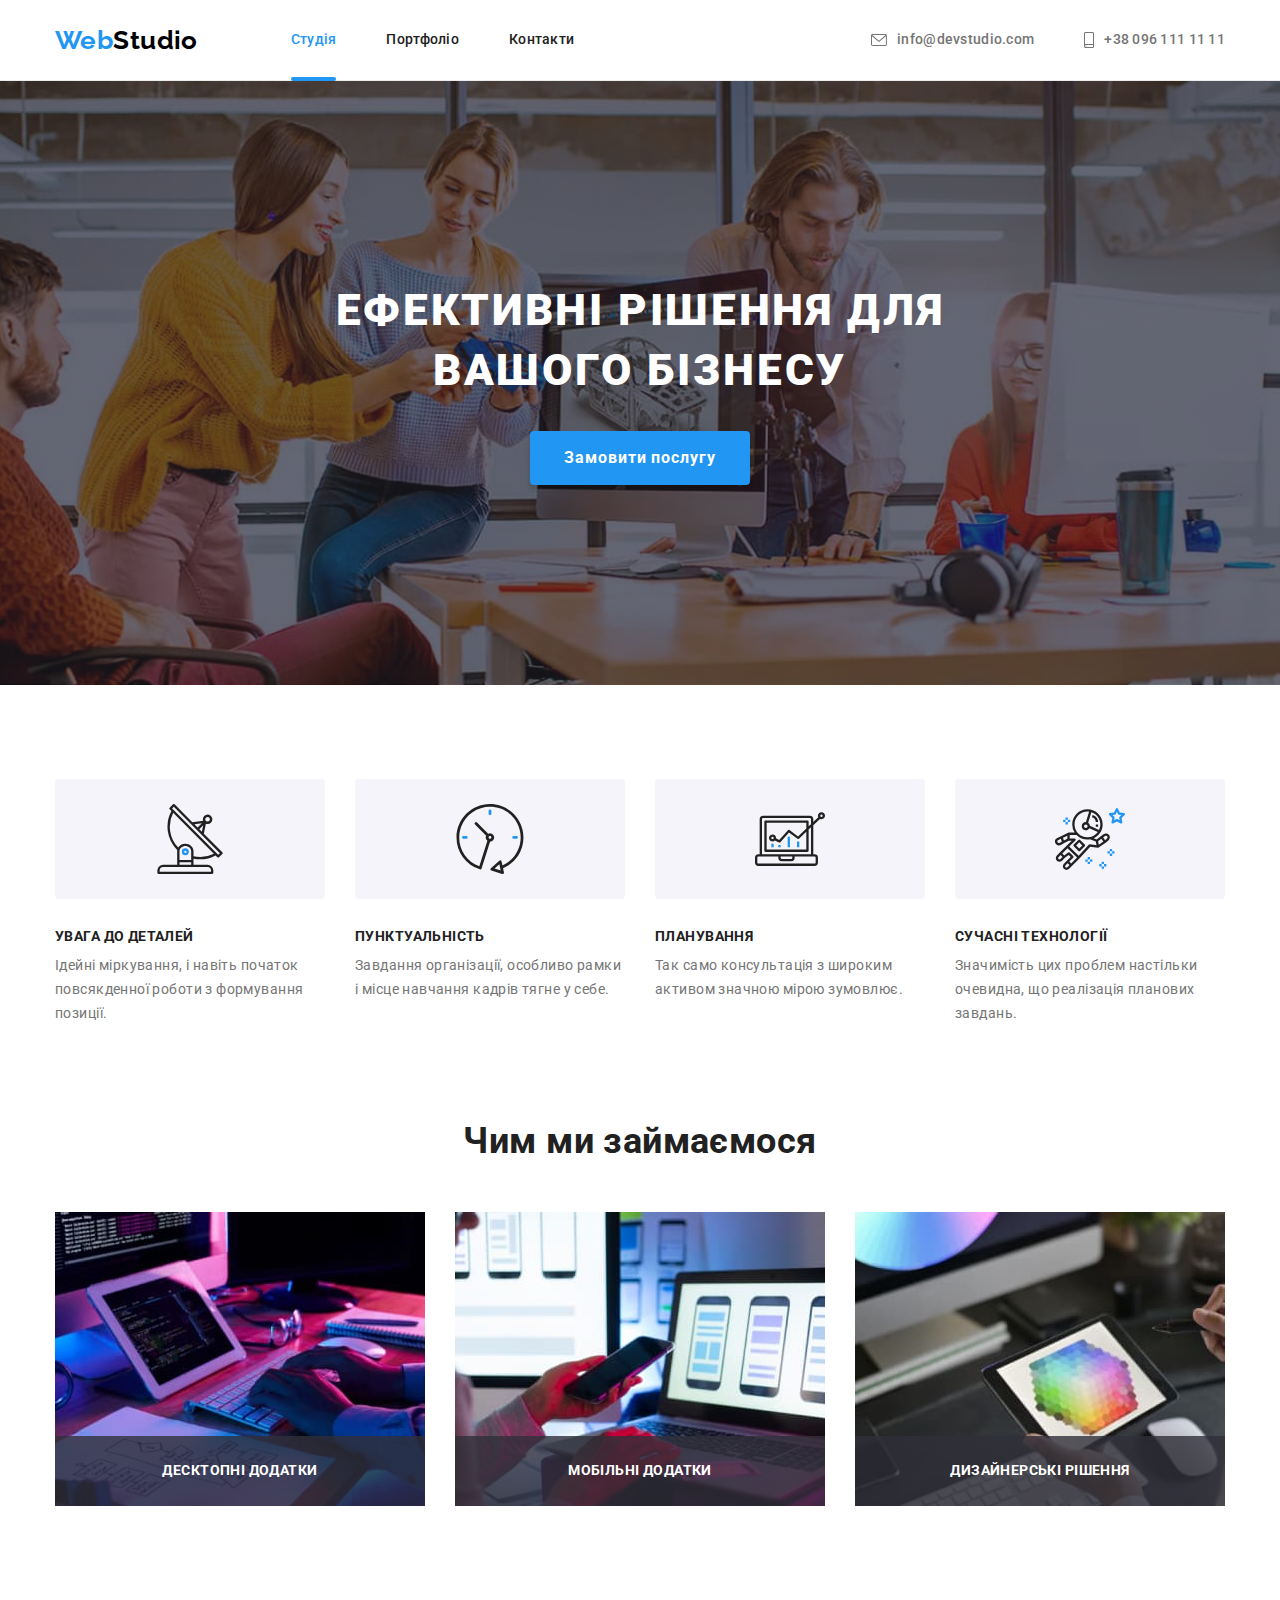
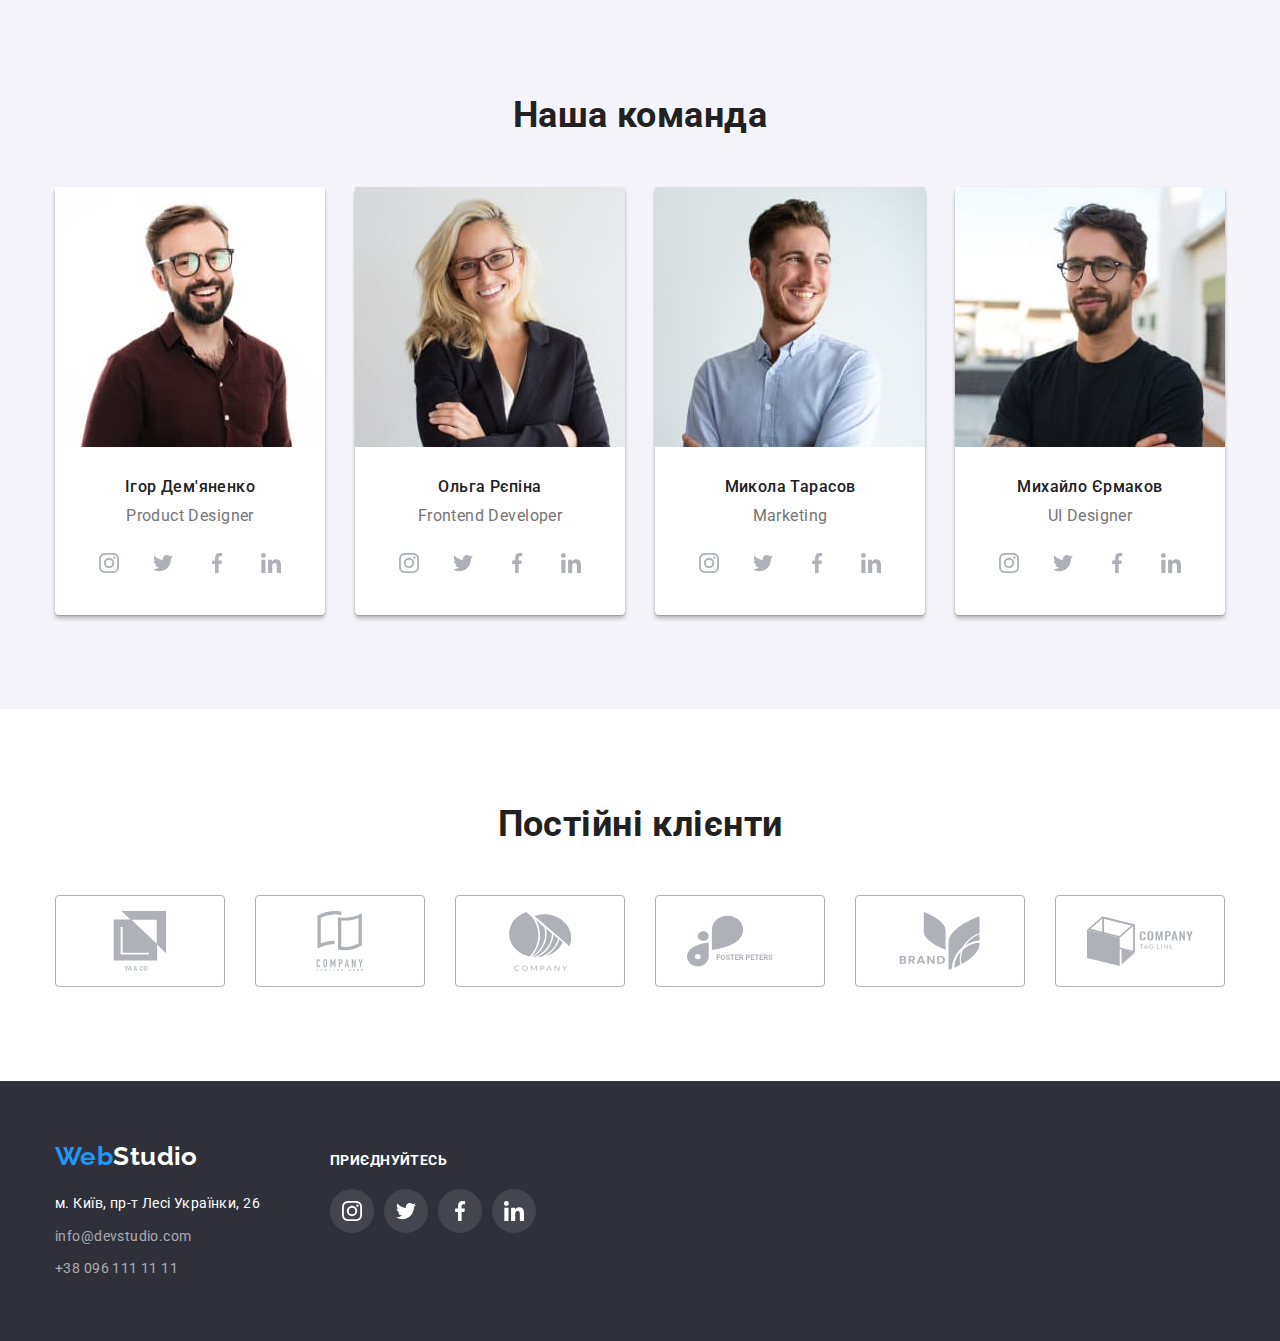
==== index.html @ 369879f8 "файли минулої роботи" ====
<!DOCTYPE html>
<html lang="uk">
  <head>
    <meta charset="UTF-8" />
    <meta http-equiv="X-UA-Compatible" content="IE=edge" />
    <meta name="viewport" content="width=device-width, initial-scale=1.0" />
    <title>Студія</title>
    <link
      href="https://fonts.googleapis.com/css2?family=Raleway:wght@700&family=Roboto:wght@400;500;700;900&display=swap"
      rel="stylesheet"
    />
    <link rel="stylesheet" href="./css/modern-normalize.css" />
    <link rel="stylesheet" href="./css/styles.css" />
  </head>
  <body>
    <header class="head-list">
      <div class="container main-nav">
        <nav class="head-nav">
          <a href="index.html" class="logo">
            Web<span class="accent-head">Studio</span>
          </a>

          <ul class="site-nav">
            <li class="item">
              <a href="index.html" class="link current">Студія</a>
            </li>
            <li class="item">
              <a href="portfolio.html" class="link">Портфоліо</a>
            </li>
            <li class="item"><a href="#" class="link">Контакти</a></li>
          </ul>
        </nav>
        <ul class="contact">
          <li class="item">
            <a href="mailto:info@devstudio.com" class="link contact-link">
              <svg class="contact-icon email" width="16" height="12">
                <use href="./images/icons.svg#email"></use>
              </svg>
              <span>info@devstudio.com</span>
            </a>
          </li>
          <li class="item">
            <a href="tel:+380961111111" class="link contact-link">
              <svg class="contact-icon smartphone" width="10" height="16">
                <use href="./images/icons.svg#smartphone"></use>
              </svg>
              <span>+38 096 111 11 11 </span>
            </a>
          </li>
        </ul>
      </div>
    </header>

    <main>
      <!--Шапка-->

      <section class="hero">
        <div class="container">
          <h1 class="hero-title">Ефективні рішення для вашого бізнесу</h1>
          <button type="button" class="button" data-modal-open>
            Замовити послугу
          </button>
        </div>
      </section>

      <!--Особливості-->

      <section class="feature">
        <div class="container">
          <h2 class="visually-hidden">Наші особливості</h2>
          <ul class="feature-list">
            <li class="item">
              <div class="thumb">
                <svg class="icon" width="70" height="70">
                  <use href="./images/icons.svg#antenna"></use>
                </svg>
              </div>
              <h3 class="feature-title">УВАГА ДО ДЕТАЛЕЙ</h3>
              <p class="text">
                Ідейні міркування, і навіть початок повсякденної роботи з
                формування позиції.
              </p>
            </li>
            <li class="item">
              <div class="thumb">
                <svg class="icon" width="70" height="70">
                  <use href="./images/icons.svg#clock"></use>
                </svg>
              </div>
              <h3 class="feature-title">ПУНКТУАЛЬНІСТЬ</h3>
              <p class="text">
                Завдання організації, особливо рамки і місце навчання кадрів
                тягне у себе.
              </p>
            </li>
            <li class="item">
              <div class="thumb">
                <svg class="icon" width="70" height="70">
                  <use href="./images/icons.svg#diagram"></use>
                </svg>
              </div>
              <h3 class="feature-title">ПЛАНУВАННЯ</h3>
              <p class="text">
                Так само консультація з широким активом значною мірою зумовлює.
              </p>
            </li>
            <li class="item">
              <div class="thumb">
                <svg class="icon" width="70" height="70">
                  <use href="./images/icons.svg#astronaut"></use>
                </svg>
              </div>
              <h3 class="feature-title">СУЧАСНІ ТЕХНОЛОГІЇ</h3>
              <p class="text">
                Значимість цих проблем настільки очевидна, що реалізація
                планових завдань.
              </p>
            </li>
          </ul>
        </div>
      </section>

      <!--Чим ми займаємося-->

      <section class="work">
        <div class="container">
          <h2 class="section-title">Чим ми займаємося</h2>
          <ul class="work-list">
            <li class="item">
              <div class="img-container">
                <img
                  src="./images/1.jpg"
                  alt="Людина працює за комп'ютером"
                  width="370"
                />
                <p class="feature-title work-text">Десктопні додатки</p>
              </div>
            </li>
            <li class="item">
              <div class="img-container">
                <img
                  src="./images/2.jpg"
                  alt="Людтна працює за ноутбуком"
                  width="370"
                />
                <p class="feature-title work-text">Мобільні додатки</p>
              </div>
            </li>
            <li class="item">
              <div class="img-container">
                <img
                  src="./images/3.jpg"
                  alt="Людина працює за планшетом"
                  width="370"
                />
                <p class="feature-title work-text">Дизайнерські рішення</p>
              </div>
            </li>
          </ul>
        </div>
      </section>

      <!--Наша команда-->

      <section class="team">
        <div class="container">
          <h2 class="section-title">Наша команда</h2>
          <ul class="team-list">
            <li class="item">
              <img src="./images/p1.jpg" alt="Ігор Дем'яненко" width="270" />
              <div class="team-text">
                <h3 class="title">Ігор Дем'яненко</h3>
                <p class="text">Product Designer</p>
                <ul class="social-links">
                  <li class="social-item">
                    <a href="" class="social-circle">
                      <svg class="social-icon" width="20" height="20">
                        <use href="./images/icons.svg#instagram"></use>
                      </svg>
                    </a>
                  </li>
                  <li class="social-items">
                    <a href="" class="social-circle">
                      <svg class="social-icon" width="20" height="20">
                        <use href="./images/icons.svg#twitter"></use>
                      </svg>
                    </a>
                  </li>
                  <li class="social-items">
                    <a href="" class="social-circle">
                      <svg class="social-icon" width="20" height="20">
                        <use href="./images/icons.svg#facebook"></use>
                      </svg>
                    </a>
                  </li>
                  <li class="social-items">
                    <a href="" class="social-circle">
                      <svg class="social-icon" width="20" height="20">
                        <use href="./images/icons.svg#linkedin"></use>
                      </svg>
                    </a>
                  </li>
                </ul>
              </div>
            </li>
            <li class="item">
              <img src="./images/p2.jpg" alt="Ольга Рєпіна" width="270" />
              <div class="team-text">
                <h3 class="title">Ольга Рєпіна</h3>
                <p class="text">Frontend Developer</p>
                <ul class="social-links">
                  <li class="social-item">
                    <a href="" class="social-circle">
                      <svg class="social-icon" width="20" height="20">
                        <use href="./images/icons.svg#instagram"></use>
                      </svg>
                    </a>
                  </li>
                  <li class="social-items">
                    <a href="" class="social-circle">
                      <svg class="social-icon" width="20" height="20">
                        <use href="./images/icons.svg#twitter"></use>
                      </svg>
                    </a>
                  </li>
                  <li class="social-items">
                    <a href="" class="social-circle">
                      <svg class="social-icon" width="20" height="20">
                        <use href="./images/icons.svg#facebook"></use>
                      </svg>
                    </a>
                  </li>
                  <li class="social-items">
                    <a href="" class="social-circle">
                      <svg class="social-icon" width="20" height="20">
                        <use href="./images/icons.svg#linkedin"></use>
                      </svg>
                    </a>
                  </li>
                </ul>
              </div>
            </li>
            <li class="item">
              <img src="./images/p3.jpg" alt="Микола Тарасов" width="270" />
              <div class="team-text">
                <h3 class="title">Микола Тарасов</h3>
                <p class="text">Marketing</p>
                <ul class="social-links">
                  <li class="social-item">
                    <a href="" class="social-circle">
                      <svg class="social-icon" width="20" height="20">
                        <use href="./images/icons.svg#instagram"></use>
                      </svg>
                    </a>
                  </li>
                  <li class="social-items">
                    <a href="" class="social-circle">
                      <svg class="social-icon" width="20" height="20">
                        <use href="./images/icons.svg#twitter"></use>
                      </svg>
                    </a>
                  </li>
                  <li class="social-items">
                    <a href="" class="social-circle">
                      <svg class="social-icon" width="20" height="20">
                        <use href="./images/icons.svg#facebook"></use>
                      </svg>
                    </a>
                  </li>
                  <li class="social-items">
                    <a href="" class="social-circle">
                      <svg class="social-icon" width="20" height="20">
                        <use href="./images/icons.svg#linkedin"></use>
                      </svg>
                    </a>
                  </li>
                </ul>
              </div>
            </li>
            <li class="item">
              <img src="./images/p4.jpg" alt="Михайло Єрмаков" width="270" />
              <div class="team-text">
                <h3 class="title">Михайло Єрмаков</h3>
                <p class="text">UI Designer</p>
                <ul class="social-links">
                  <li class="social-item">
                    <a href="" class="social-circle">
                      <svg class="social-icon" width="20" height="20">
                        <use href="./images/icons.svg#instagram"></use>
                      </svg>
                    </a>
                  </li>
                  <li class="social-items">
                    <a href="" class="social-circle">
                      <svg class="social-icon" width="20" height="20">
                        <use href="./images/icons.svg#twitter"></use>
                      </svg>
                    </a>
                  </li>
                  <li class="social-items">
                    <a href="" class="social-circle">
                      <svg class="social-icon" width="20" height="20">
                        <use href="./images/icons.svg#facebook"></use>
                      </svg>
                    </a>
                  </li>
                  <li class="social-items">
                    <a href="" class="social-circle">
                      <svg class="social-icon" width="20" height="20">
                        <use href="./images/icons.svg#linkedin"></use>
                      </svg>
                    </a>
                  </li>
                </ul>
              </div>
            </li>
          </ul>
        </div>
      </section>

      <section class="clients">
        <div class="container">
          <h2 class="section-title">Постійні клієнти</h2>
          <ul class="client-list">
            <li class="client-item">
              <a href="" class="client-link">
                <svg class="client-icon">
                  <use href="./images/icons.svg#client1"></use>
                </svg>
              </a>
            </li>
            <li class="client-item">
              <a href="" class="client-link">
                <svg class="client-icon">
                  <use href="./images/icons.svg#client2"></use>
                </svg>
              </a>
            </li>
            <li class="client-item">
              <a href="" class="client-link">
                <svg class="client-icon">
                  <use href="./images/icons.svg#client3"></use>
                </svg>
              </a>
            </li>
            <li class="client-item">
              <a href="" class="client-link">
                <svg class="client-icon">
                  <use href="./images/icons.svg#client4"></use>
                </svg>
              </a>
            </li>
            <li class="client-item">
              <a href="" class="client-link">
                <svg class="client-icon">
                  <use href="./images/icons.svg#client5"></use>
                </svg>
              </a>
            </li>
            <li class="client-item">
              <a href="" class="client-link">
                <svg class="client-icon">
                  <use href="./images/icons.svg#client6"></use>
                </svg>
              </a>
            </li>
          </ul>
        </div>
      </section>
    </main>

    <footer class="page-foot">
      <div class="container">
        <div class="footer-content">
          <div class="adress-block">
            <a href="./index.html" class="logo-foot">
              <p>Web<span class="accent-foot">Studio</span></p>
            </a>
            <address>
              <ul class="contact-foot">
                <li class="item">
                  <a
                    href="https://goo.gl/maps/CPtrU1FHBa2aNyZL9"
                    target="_blank"
                    rel="noopener noreferrer nofollow"
                    class="map"
                    >м. Київ, пр-т Лесі Українки, 26</a
                  >
                </li>
                <li class="item">
                  <a href="mailto:info@devstudio.com" class="link"
                    >info@devstudio.com</a
                  >
                </li>
                <li class="item">
                  <a href="tel:+380961111111" class="link">+38 096 111 11 11</a>
                </li>
              </ul>
            </address>
          </div>

          <div class="social-foot">
            <p class="foot-title">ПРИЄДНУЙТЕСЬ</p>
            <ul class="social-links social-list">
              <li class="social-items">
                <a href="" class="social-circle foot-circle">
                  <svg class="foot-icon" width="20" height="20">
                    <use href="./images/icons.svg#instagram"></use>
                  </svg>
                </a>
              </li>
              <li class="social-items">
                <a href="" class="social-circle foot-circle">
                  <svg class="foot-icon" width="20" height="20">
                    <use href="./images/icons.svg#twitter"></use>
                  </svg>
                </a>
              </li>
              <li class="social-items">
                <a href="" class="social-circle foot-circle">
                  <svg class="foot-icon" width="20" height="20">
                    <use href="./images/icons.svg#facebook"></use>
                  </svg>
                </a>
              </li>
              <li class="social-items">
                <a href="" class="social-circle foot-circle">
                  <svg class="social-icon foot-icon" width="20" height="20">
                    <use href="./images/icons.svg#linkedin"></use>
                  </svg>
                </a>
              </li>
            </ul>
          </div>
        </div>
      </div>
    </footer>

    <div class="backdrop is-hidden" data-modal>
      <div class="modal">
        <button type="button" class="modal-close-button" data-modal-close>
          <svg class="close-icon" width="18px" height="18px">
            <use href="./images/icons.svg#close-icon"></use>
          </svg>
        </button>
      </div>
    </div>

    <script src="./js/modal.js"></script>
  </body>
</html>
---- css/styles.css ----
:root {
    --main-color: #757575;
    --accent-color: #2196F3;
    --title-text-color: #212121;
    --white-color: #FFFFFF;

}

body{
    background-color: var(--white-color);
    color: var(--main-color);
    font-family: Roboto, sans-serif;
    letter-spacing: 0.03em;
    font-size: 14px;
}

/* Nav */

h1,
h2,
h3 {
    text-align: center;
    margin: 0;
}

ul {
    margin: 0;
    padding: 0;
    list-style: none;
}

p {
    margin: 0;
    padding: 0;
}

img{
    display: block;
}

.main-nav{
    display: flex;
    align-items: center;
}

.container {
    width: 1200px;
    margin: auto;
    padding-left: 15px;
    padding-right: 15px;
}

 .head-list {
     border-bottom: 1px solid #ECECEC;
 }

.logo,
.logo-foot{
    color: var(--accent-color);
    font-family: Raleway, sans-serif;
    font-weight: 700;
    font-size: 26px;
    line-height: 1.19;
    text-decoration-line: none;
}

.head-nav{
    display: flex;
    align-items: center;
}

.accent-head{
    color: #000000;
}

.site-nav{
    display: flex;
    margin-left: 93px;
}

.site-nav .item + .item {
    margin-left: 50px;
}   

.site-nav .link,
.contact .link{
    font-weight: 500;
    line-height: 1.14;
    letter-spacing: 0.02em;
    text-decoration-line: none; 
    transition-property: color;
    transition-duration: 250ms;
    transition-timing-function: cubic-bezier(0.4, 0, 0.2, 1);
}

.site-nav .link{
    position: relative;
    display: block;
    padding-top: 32px;
    padding-bottom: 32px;
    color: var(--title-text-color);
}

.site-nav .link::after{
    content: "";
    position: absolute;
    left: 0;
    bottom: -1px;
    display: block;
    width: 100%;
    height: 4px;
    background-color: var(--accent-color);
    border-radius: 2px;
    opacity: 0;
}

.site-nav .link.current::after{
    opacity: 1; 
}

.site-nav .link:hover,
.site-nav .link:focus,
.contact .link:hover,
.contact .link:focus,
.contact-foot .link:hover,
.contact-foot .link:focus{
    color: var(--accent-color);
}

.site-nav .link.current{
    color: var(--accent-color);
}

.contact{
    display: flex;
    margin-left: auto;
}

.contact .item + .item {
    margin-left: 50px;
}

.contact .link{
    color: var(--main-color);
}

.contact-icon {
    fill: var(--main-color);
    transition-property: fill;
    transition-duration: 250ms;
    transition-timing-function: cubic-bezier(0.4, 0, 0.2, 1);
}

.contact-link{
    display: flex;
    gap: 10px;
    align-items: center;
}

.contact-link:hover .contact-icon,
.contact-link:focus .contact-icon{
    fill: var(--accent-color);  
}

/* Hero */

.hero{
    padding-top: 200px;
    padding-bottom: 200px;
    background-color: #2F303A;;
    text-align: center;
    max-width: 1600px;
    margin-left: auto;
    margin-right: auto;
    background: linear-gradient(to right, rgba(47, 48, 58, 0.4), rgba(47, 48, 58, 0.4)), url(../images/hero.jpg);
    background-size: cover;
    background-repeat: no-repeat;
    background-position: center;
}

.hero-title{
    margin: 0 auto;
    width: 696px;
    color: var(--white-color);
    font-weight: 900;
    font-size: 44px;
    line-height: 1.36;
    letter-spacing: 0.06em;
    text-transform: uppercase;
}

button{
    font-family: inherit;
}

.button{
    border-radius: 4px;
    border-color: transparent;
    padding: 10px 32px;
    margin-top: 30px;
    background-color: var(--accent-color);
    color: var(--white-color);
    box-shadow: 0px 4px 4px rgba(0, 0, 0, 0.15);
    font-size: 16px;
    font-weight: 700;
    line-height: 1.87;    
    letter-spacing: 0.06em;
    cursor: pointer;
    min-width: 216px;
}

/* Features */

.visually-hidden{
    position: absolute;
    white-space: nowrap;
    width: 1px;
    height: 1px;
    overflow: hidden;
    border: 0;
    padding: 0;
    clip: rect(0 0 0 0);
    clip-path: inset(50%);
    margin: -1px;
}

.feature{
    padding-top: 94px;
    padding-bottom: 94px;
}

.feature-list{
    display: flex;
}

.thumb{
    display: flex;
    align-items: center;
    justify-content: center;    
    background: #F5F4FA;
    border-radius: 4px;
    margin-bottom: 30px;
    width: 270px;
    min-height: 120px;
    text-align: center;
}


.feature-list .item + .item{
    margin-left: 30px;
}

.feature-title{
    margin-bottom: 10px;
    color: var(--title-text-color);
    font-size: 14px;
    line-height: 1.14;
    text-transform: uppercase;
    text-align: left;
}

.feature .text{
    line-height: 1.71;
}

/* work */

.work{
    padding-bottom: 94px;
}

.work-list{
    display: flex;
}

.work-list .item + .item {
    margin-left: 30px;
}

.section-title{
    color: var(--title-text-color);
    font-size: 36px;
    line-height: 1.17;
    margin-bottom: 50px;
}

.img-container {
    position: relative;
}

.work-text{
    color: var(--white-color);
    font-weight: 700;
    position: absolute;
    bottom: 0;
    right: 0;
    margin: 0;
    width: 100%;
    height: 70px;
    background-color: rgba(47, 48, 58, 0.8);
    display: flex;
    justify-content: center;
    align-items: center;
    
}

/* Наша команда */

.team{
    background-color: #F5F4FA;
    padding-top: 94px;
    padding-bottom: 94px;
}

.team-list{
    display: flex;
}

.team-list .item + .item{
    margin-left: 30px;
}

.team-list .item{
    background-color: var(--white-color);
    border-radius: 4px;
    box-shadow: 0px 4px 4px 0px rgba(0, 0, 0, 0.2),
                0px 1px 1px 0px rgba(0, 0, 0, 0.14),
                0px 1px 3px 0px rgba(0, 0, 0, 0.12);
}

.team-list .title{
    color: var(--title-text-color);
    font-weight: 500;
    font-size: 16px;
    line-height: 1.19;
    margin-bottom: 10px;
}

.team-list .text{
    font-size: 16px;
    line-height: 1.19;
    text-align: center;
    margin-bottom: 16px;
}

.team-text{
    padding-top: 30px;
    padding-bottom: 30px;
}

.social-links{
    display: flex;
    align-items: center;
    justify-content: center;
    gap: 10px;   
}

.social-circle{
    display: flex;
    border-radius: 50%;
    width: 44px;
    height: 44px;
    align-items: center;
    justify-content: center;
    fill: #FFFFFF;
    transition-property: background;
    transition-duration: 250ms;
    transition-timing-function: cubic-bezier(0.4, 0, 0.2, 1);
}

.social-icon{
    fill: #AFB1B8;  
    transition-property: fill;
    transition-duration: 250ms;
    transition-timing-function: cubic-bezier(0.4, 0, 0.2, 1);
}

.social-circle:hover .social-icon,
.social-circle:focus .social-icon{
    fill: var(--white-color);
}

.social-circle:hover,
.social-circle:focus{
    background: var(--accent-color);
}

/* Clients */

.clients{
    padding-top: 94px;
    padding-bottom: 94px;
}

.client-list{
    display: flex;
    gap: 30px;
}

.client-link {
    display: flex;
    border: 1px solid #AFB1B8;
    width: 170px;
    height: 92px;
    border-radius: 4px;
    align-items: center;
    justify-content: center;
    transition-property: border-color;
    transition-duration: 250ms;
    transition-timing-function: cubic-bezier(0.4, 0, 0.2, 1);
}

.client-icon{
    fill: #AFB1B8;
    width: 106px;
    height: 60px;
    transition-property: fill;
    transition-duration: 250ms;
    transition-timing-function: cubic-bezier(0.4, 0, 0.2, 1);
}

.client-link:hover .client-icon,
.client-link:focus .client-icon{
    fill: var(--accent-color);
}

.client-link:hover,
.client-link:focus{
    border-color: var(--accent-color);
}

/* foot */

.page-foot {
    background-color: #2F303A;
    padding-top: 60px;
    padding-bottom: 60px;
}

.logo-foot .accent-foot{
    color: var(--white-color);
}

address{
    font-style: inherit;
}

.contact-foot{
    margin-top: 20px;
}

.contact-foot .link{
    color: rgba(255, 255, 255, 0.6);
    line-height: 1.71;
    text-decoration-line: none;
    transition-property: color;
    transition-duration: 250ms;
    transition-timing-function: cubic-bezier(0.4, 0, 0.2, 1);
}

.contact-foot .map{
    color: var(--white-color);
    line-height: 1.71;
    text-decoration-line: none;
    margin-top: 20px;
    margin-bottom: 9px;
}

.contact-foot .item + .item{
    margin-top: 9px;
}

.foot-title{
    margin-bottom: 20px;
    font-weight: 700;
    line-height: 1.14;
    color: var(--white-color);
    text-align: left; 
}

.foot-icon{
    fill: var(--white-color);
}

.foot-circle{
    background-color: #44454E;
}

.social-foot{   
    margin-left: 70px;
}

.footer-content{
    display: flex;
    align-items: baseline;  
}

/* Portfolio */

.filters{
    display: flex;
    align-items: center; 
    margin-bottom: 50px;
    justify-content: center;    
}

.filters .item + .item {
    margin-left: 8px;
}

.button-filters{
    padding: 6px 22px;
    border-color: transparent;
    background-color: #F5F4FA;
    color: var(--title-text-color);
    font-weight: 500;
    font-size: 16px;
    line-height: 1.63;
    text-align: center;
    cursor: pointer;
    border-radius: 4px;
    transition-property: color, background-color, box-shadow;
    transition-duration: 250ms;
    transition-timing-function: cubic-bezier(0.4, 0, 0.2, 1);
}

.button-filters:hover,
.button-filters:focus{
    background-color: var(--accent-color);
    color: var(--white-color);
    box-shadow: 4px 4px 6px 0px rgba(0, 0, 0, 0.16),
                0px 4px 4px 0px rgba(0, 0, 0, 0.06),
                0px 1px 1px 0px rgba(0, 0, 0, 0.12);
}

.card-title{
    color: var(--title-text-color);
    font-size: 18px;
    line-height: 2;
    letter-spacing: 0.06em;
    text-align: left;
    margin-bottom: 4px;
}

.card .text{
    font-size: 16px;
    line-height: 1.88;
}

.portfolio{
    padding-top: 94px;
    padding-bottom: 94px;
}

.card{
    display: flex;
    flex-wrap: wrap;
    justify-content: center;    
}
.card-text{
    padding: 20px 24px;
    border: 1px solid #EEEEEE;
    border-top: none;
}

.card .item{
    margin-right: 30px;
    margin-bottom: 30px;
    transition-property: box-shadow;
    transition-duration: 250ms;
    transition-timing-function: cubic-bezier(0.4, 0, 0.2, 1);
}

.card .item:hover{
    box-shadow: 1px 4px 6px 0px rgba(0, 0, 0, 0.16);
}

.card .item:nth-child(3n) {
    margin-right: 0;
}  

.card .item:nth-last-child(-n + 3){
    margin-bottom: 0;
}

.card-container{
    position: relative;
    overflow: hidden;
}

.card-container .text{
    font-weight: 400;
    font-size: 18px;
    line-height: 1.55;
    color: var(--white-color);
}

.overlay{
    padding-top: 63px;
    padding-bottom: 63px;
    padding-left: 24px;
    padding-right: 24px; 
    position: absolute;
    height: 100%;
    width: 100%; 
    background-color: rgba(33, 150, 243, 0.9);
    display: flex;
    align-items: center;    
    justify-content: center;
    left: 0;
    bottom: 0;
    transition-duration: 250ms;
    transition-property: transform;
    transition-timing-function: cubic-bezier(0.4, 0, 0.2, 1);
    transform: translateY(100%);
}

.card-container:hover .overlay {    
    transform: translateY(0);
}

.is-hidden{
    visibility: hidden;
    opacity: 0;
    cursor: pointer;
}

.backdrop{
    position: fixed;
    left: 0;
    top: 0;
    width: 100%;
    height: 100vh;
    background-color: rgba(0, 0, 0, 0.2);
    z-index: 1; 
    transition-duration: 250ms;
    transition-timing-function: cubic-bezier(0.4, 0, 0.2, 1);
    transition-property: opacity, visibility;        
}

.modal{
    width: 528px;
    height: 581px;
    position: absolute;
    top: 0;
    right: 0;
    bottom: 0;
    left: 0;
    margin: auto;
    background-color: var(--white-color);   
    box-shadow: 0 1px 3px rgba(0, 0, 0, 0.12), 0 1px 1px rgba(0, 0, 0, 0.14), 0 2px 1px rgba(0, 0, 0, 0.2); 
    border-radius: 4px;
}

.modal-close-button{
    position: absolute;
    display: flex;
    justify-content: center;
    align-items: center;
    top: 8px;
    right: 8px;
    width: 30px;
    height: 30px;
    background-color: var(--white-color);
    border: 1px solid rgba(0, 0, 0, 0.1);
    border-radius: 50px;
}

/* .item:hover .overlay{
    transform: translateY(0%);
} */

.modal-close-button:hover,
.modal-close-button:focus{
    fill: var(--accent-color);
    cursor: pointer;
}
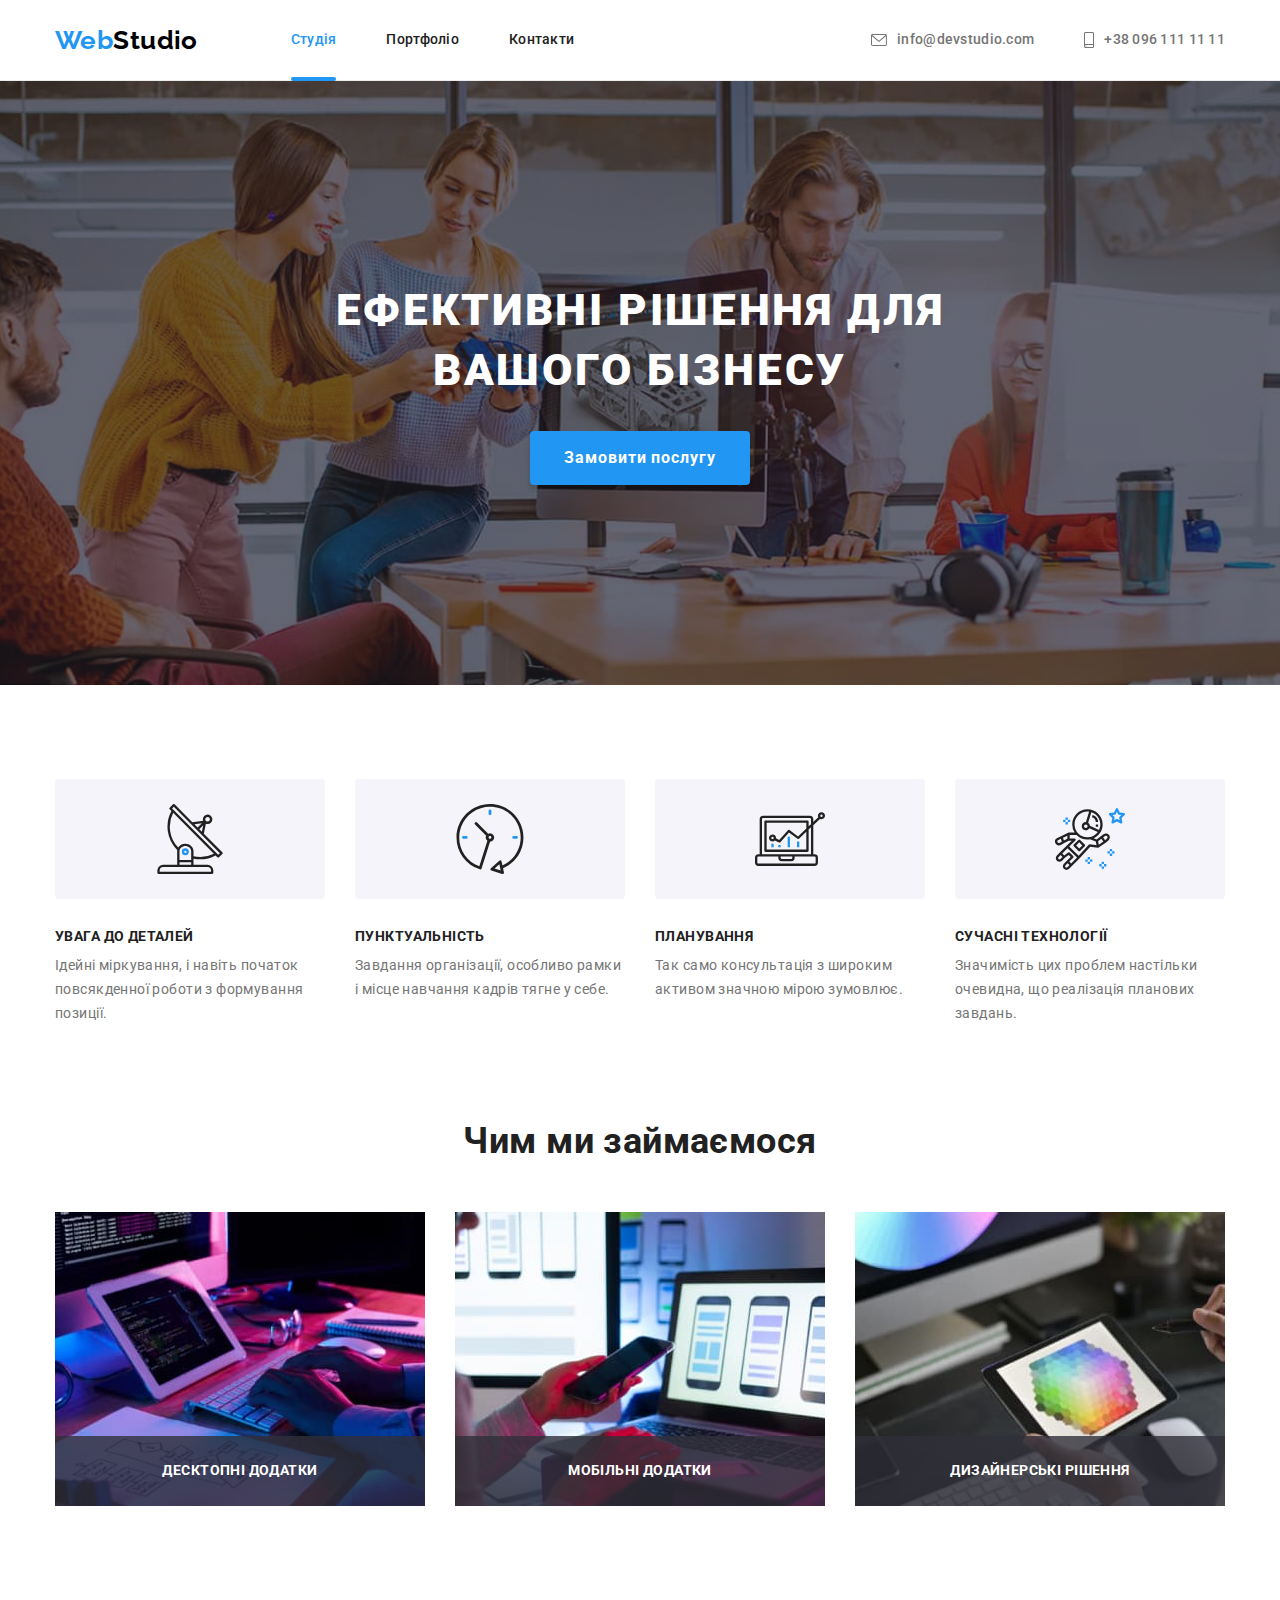
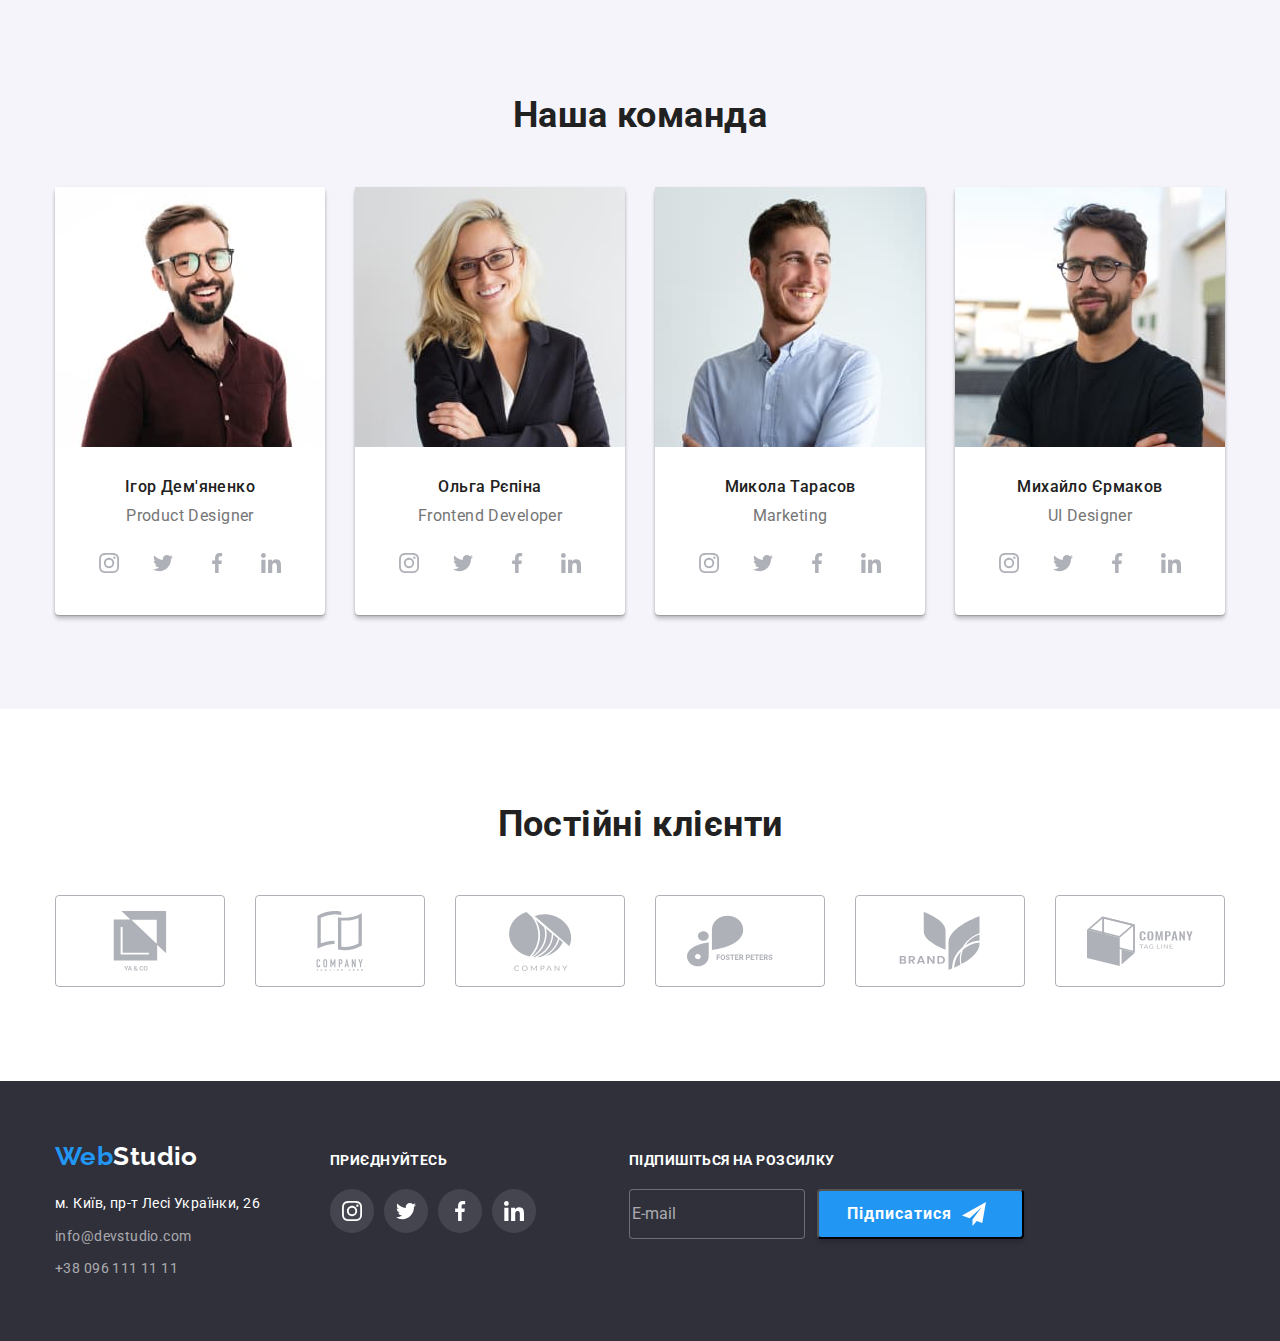
==== commit 50b444fe: "футер і модалка без чк" ====
--- a/index.html
+++ b/index.html
@@ -432,6 +432,26 @@
               </li>
             </ul>
           </div>
+
+          <div class="footer-form-container">
+            <p class="foot-title">ПІДПИШІТЬСЯ НА РОЗСИЛКУ</p>
+            <form class="footer-form">
+              <label for="mail" class="footer-label"></label>
+              <input
+                class="footer-input"
+                type="email"
+                name="mail"
+                id="mail"
+                placeholder="E-mail"
+                required
+              />
+              <button class="button-footer" type="submit">
+                Підписатися<svg class="footer-icon" width="24" height="24">
+                  <use href="./images/icons.svg#send-icon"></use>
+                </svg>
+              </button>
+            </form>
+          </div>
         </div>
       </div>
     </footer>
@@ -443,6 +463,73 @@
             <use href="./images/icons.svg#close-icon"></use>
           </svg>
         </button>
+
+        <form class="form">
+          <p class="form-title">Залиште свої дані, ми вам передзвонимо</p>
+
+          <label for="input-name" class="label"> Ім'я </label>
+          <div class="input-wrapper">
+            <input
+              type="text"
+              name="name"
+              id="input-name"
+              class="input input-field"
+              required
+            />
+            <svg class="input-icon" width="18" height="18">
+              <use href="./images/icons.svg#person-icon"></use>
+            </svg>
+          </div>
+          <label for="input-tel" class="label"> Телефон </label>
+          <div class="input-wrapper">
+            <input
+              type="tel"
+              name="phone"
+              id="input-tel"
+              class="input input-field"
+              required
+            />
+            <svg class="input-icon" width="18" height="18">
+              <use href="./images/icons.svg#phone-icon"></use>
+            </svg>
+          </div>
+          <label for="input-email" class="label"> Пошта </label>
+          <div class="input-wrapper">
+            <input
+              type="email"
+              name="email"
+              id="input-email"
+              class="input input-field"
+              required
+            />
+            <svg class="input-icon" width="18" height="18">
+              <use href="./images/icons.svg#email-icon"></use>
+            </svg>
+          </div>
+          <label for="input-message" class="label"> Коментар </label>
+          <textarea
+            name="message"
+            id="input-message"
+            class="input message-area"
+            placeholder="Введіть текст"
+          ></textarea>
+
+          <label class="check-label">
+            <input type="checkbox" name="check" class="input-check" required />
+            <span class="check-wrap">
+              <svg class="check-icon" width="16" height="15">
+                <use href="./images/icons.svg#check-icon"></use>
+              </svg>
+            </span>
+
+            <span>
+              Погоджуюся з розсилкою та приймаю
+              <a href="#">Умови договору</a>
+            </span>
+          </label>
+
+          <button class="button form-button" type="submit">Відправити</button>
+        </form>
       </div>
     </div>
 
--- a/css/styles.css
+++ b/css/styles.css
@@ -206,7 +206,7 @@
     line-height: 1.87;    
     letter-spacing: 0.06em;
     cursor: pointer;
-    min-width: 216px;
+    /* min-width: 216px; */
 }
 
 /* Features */
@@ -493,6 +493,55 @@
 .footer-content{
     display: flex;
     align-items: baseline;  
+}
+
+.footer-form-container{
+    margin-left: 93px;
+}
+
+.footer-form{
+    display: flex;
+    justify-content: center;
+    align-items: center;
+}
+
+.footer-input{
+    border: 1px solid rgba(255, 255, 255, 0.3);
+    border-radius: 4px;
+    width: 100%;
+    height: 50px;
+    background-color: #2F303A;
+}
+
+.footer-input::placeholder{
+    font-weight: 400;
+    font-size: 16px;
+    line-height: 20px;
+    display: flex;
+    align-items: center;
+    color: rgba(255, 255, 255, 0.6);
+}
+
+.button-footer{
+    background: var(--accent-color);
+    box-shadow: 0px 4px 4px rgba(0, 0, 0, 0.15);
+    border-radius: 4px;
+    padding: 10px 28px;
+    width: 100%;
+    height: 50px;
+    font-weight: 700;
+    font-size: 16px;
+    line-height: 1.87;
+    display: flex;
+    align-items: center;
+    text-align: center;
+    letter-spacing: 0.06em;
+    color: var(--white-color);
+    margin-left: 12px;
+}
+
+.footer-icon{
+    margin-left: 10px;
 }
 
 /* Portfolio */
@@ -615,6 +664,10 @@
     transform: translateY(100%);
 }
 
+/* .item:hover .overlay{
+    transform: translateY(0%);
+} */
+
 .card-container:hover .overlay {    
     transform: translateY(0);
 }
@@ -630,7 +683,7 @@
     left: 0;
     top: 0;
     width: 100%;
-    height: 100vh;
+    min-height: 100vh;
     background-color: rgba(0, 0, 0, 0.2);
     z-index: 1; 
     transition-duration: 250ms;
@@ -646,6 +699,7 @@
     right: 0;
     bottom: 0;
     left: 0;
+    padding: 40px;
     margin: auto;
     background-color: var(--white-color);   
     box-shadow: 0 1px 3px rgba(0, 0, 0, 0.12), 0 1px 1px rgba(0, 0, 0, 0.14), 0 2px 1px rgba(0, 0, 0, 0.2); 
@@ -666,12 +720,137 @@
     border-radius: 50px;
 }
 
-/* .item:hover .overlay{
-    transform: translateY(0%);
-} */
-
 .modal-close-button:hover,
 .modal-close-button:focus{
     fill: var(--accent-color);
     cursor: pointer;
+}
+
+.close-icon{
+    transition: fill 250ms cubic-bezier(0.4, 0, 0.2, 1);
+}
+
+.form-title{
+    margin-bottom: 12px;
+    font-weight: 700;
+    font-size: 20px;
+    line-height: 1.15;
+    text-align: center;
+    color: var(--title-text-color);
+}
+
+.label{
+    display: block;
+    padding-bottom: 4px;
+    font-weight: 400;
+    font-size: 12px;
+    line-height: 1.17;
+    letter-spacing: 0.01em;
+    color: var(--main-color);
+}
+
+.input-wrapper {
+    position: relative;
+    margin-bottom: 10px;
+}
+
+.input-icon {
+    position: absolute;
+    left: 12px;
+    top: 50%;
+    transform: translateY(-50%);
+}
+
+.input{
+    border: 1px solid rgba(33, 33, 33, 0.2);
+    border-radius: 4px;
+    width: 100%;
+    height: 40px;
+    outline: none; 
+    padding: 12px 16px; 
+    font-weight: 400;
+    font-size: 12px;
+    line-height: 14px;
+    letter-spacing: 0.01em;
+    color: var(--title-text-color); 
+    transition: border-color 250ms cubic-bezier(0.4, 0, 0.2, 1);
+}
+
+.input-icon{
+    transition: fill 250ms cubic-bezier(0.4, 0, 0.2, 1);
+}
+
+.input:focus {
+    border-color: var(--accent-color);
+} 
+
+.input:focus + .input-icon{
+    fill: var(--accent-color);
+}
+
+.input-field{
+    padding-left: 45px;
+}
+
+.input::placeholder{
+    color: rgba(117, 117, 117, 0.5);;
+}
+
+.message-area{
+    height: 120px;
+    resize: none;
+}
+
+.form-button{
+    display: flex;
+    margin: 0 auto;
+}
+
+.input-wrapper{
+    position: relative;
+    margin-bottom: 10px;
+}
+
+.input-icon{
+   position: absolute;
+   left: 12px;  
+   top: 50%;
+   transform: translateY(-50%);      
+}
+
+.check-label{
+    position: relative;
+    display: flex;
+    align-items: center;
+    margin-bottom: 40px;
+}
+
+.check-wrap{
+    display: block;
+    border: 2px solid var(--title-text-color);
+    border-radius: 2px;
+    margin-right: 8px;
+    width: 16px;
+    height: 15px;
+}
+
+.check-icon{
+    opacity: 0;
+}
+
+.input-check{
+    position: absolute;
+    height: 0;
+    width: 0;
+    opacity: 0;
+    left: 0;
+    bottom: 0;    
+}    
+
+.input-check:checked + .check-wrap{
+    border: none;
+}
+
+.input-check:checked + .check-wrap .check-icon{
+    opacity: 1;
 }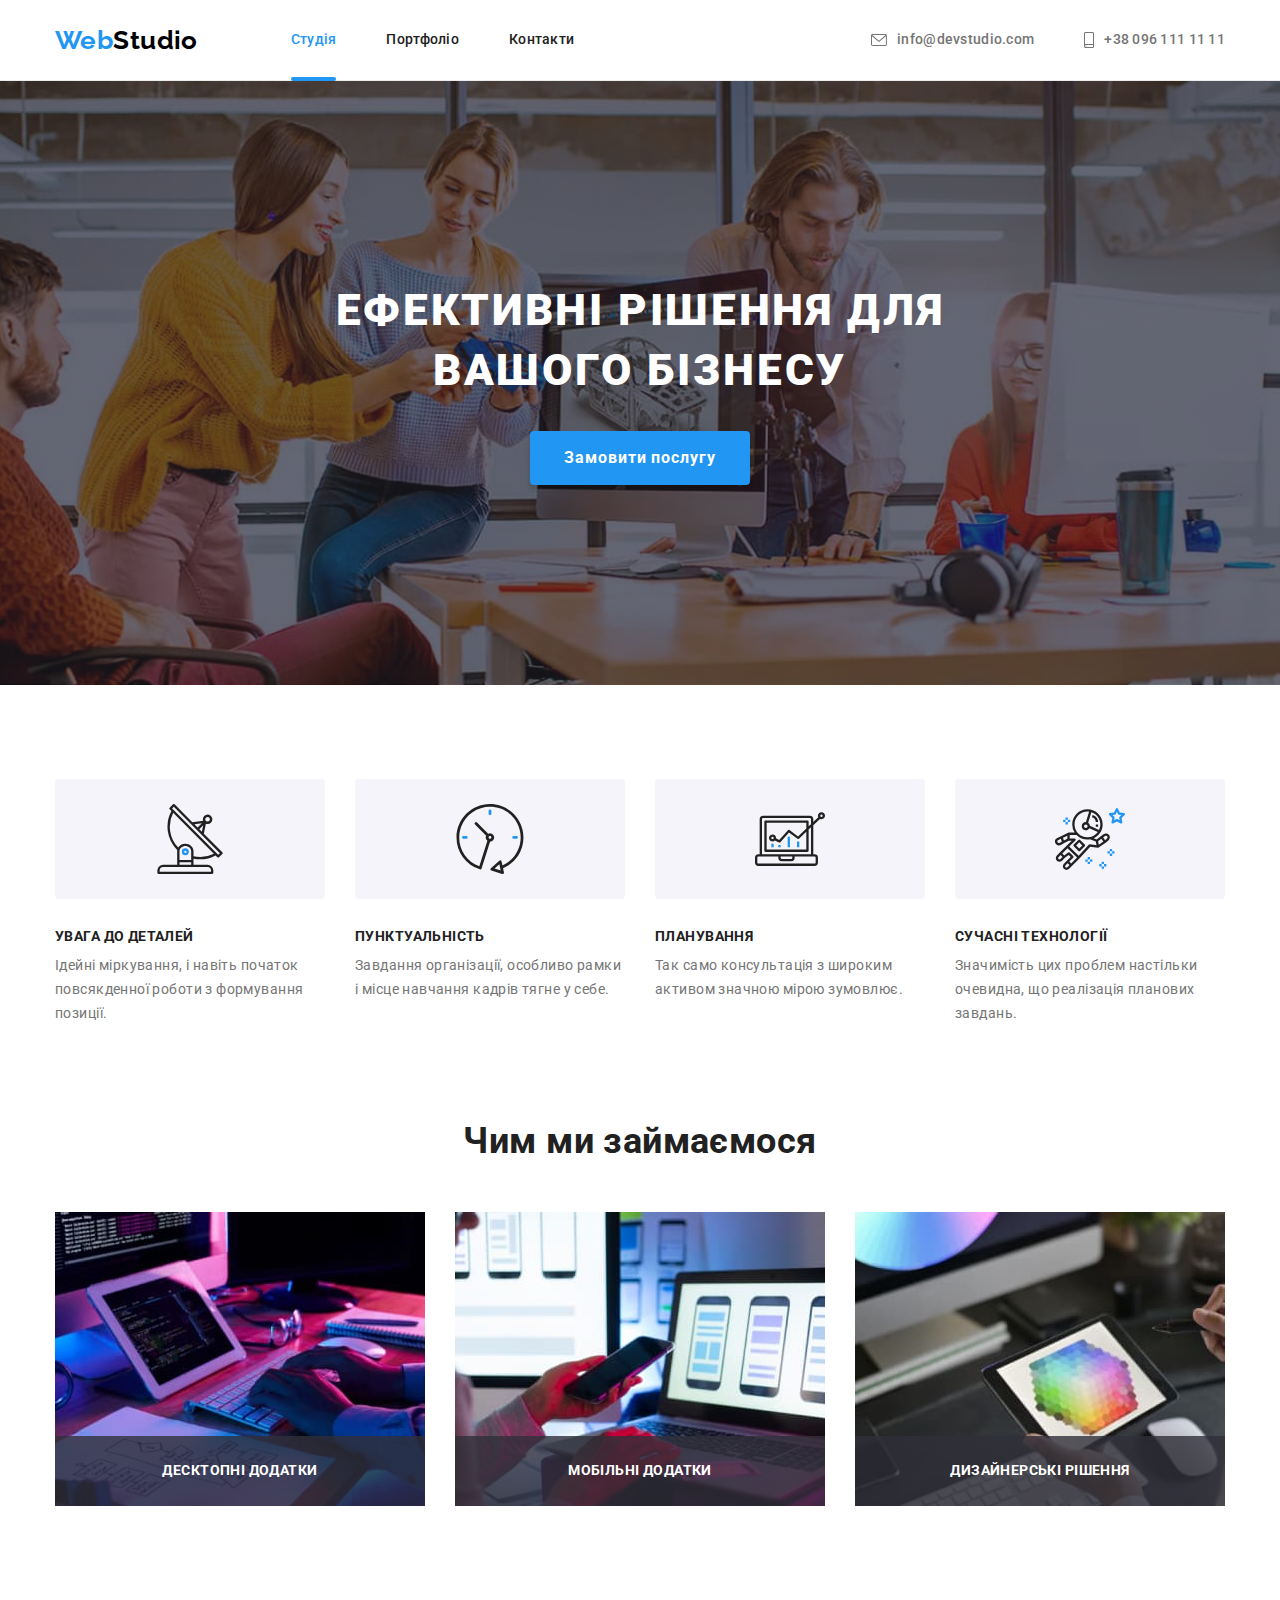
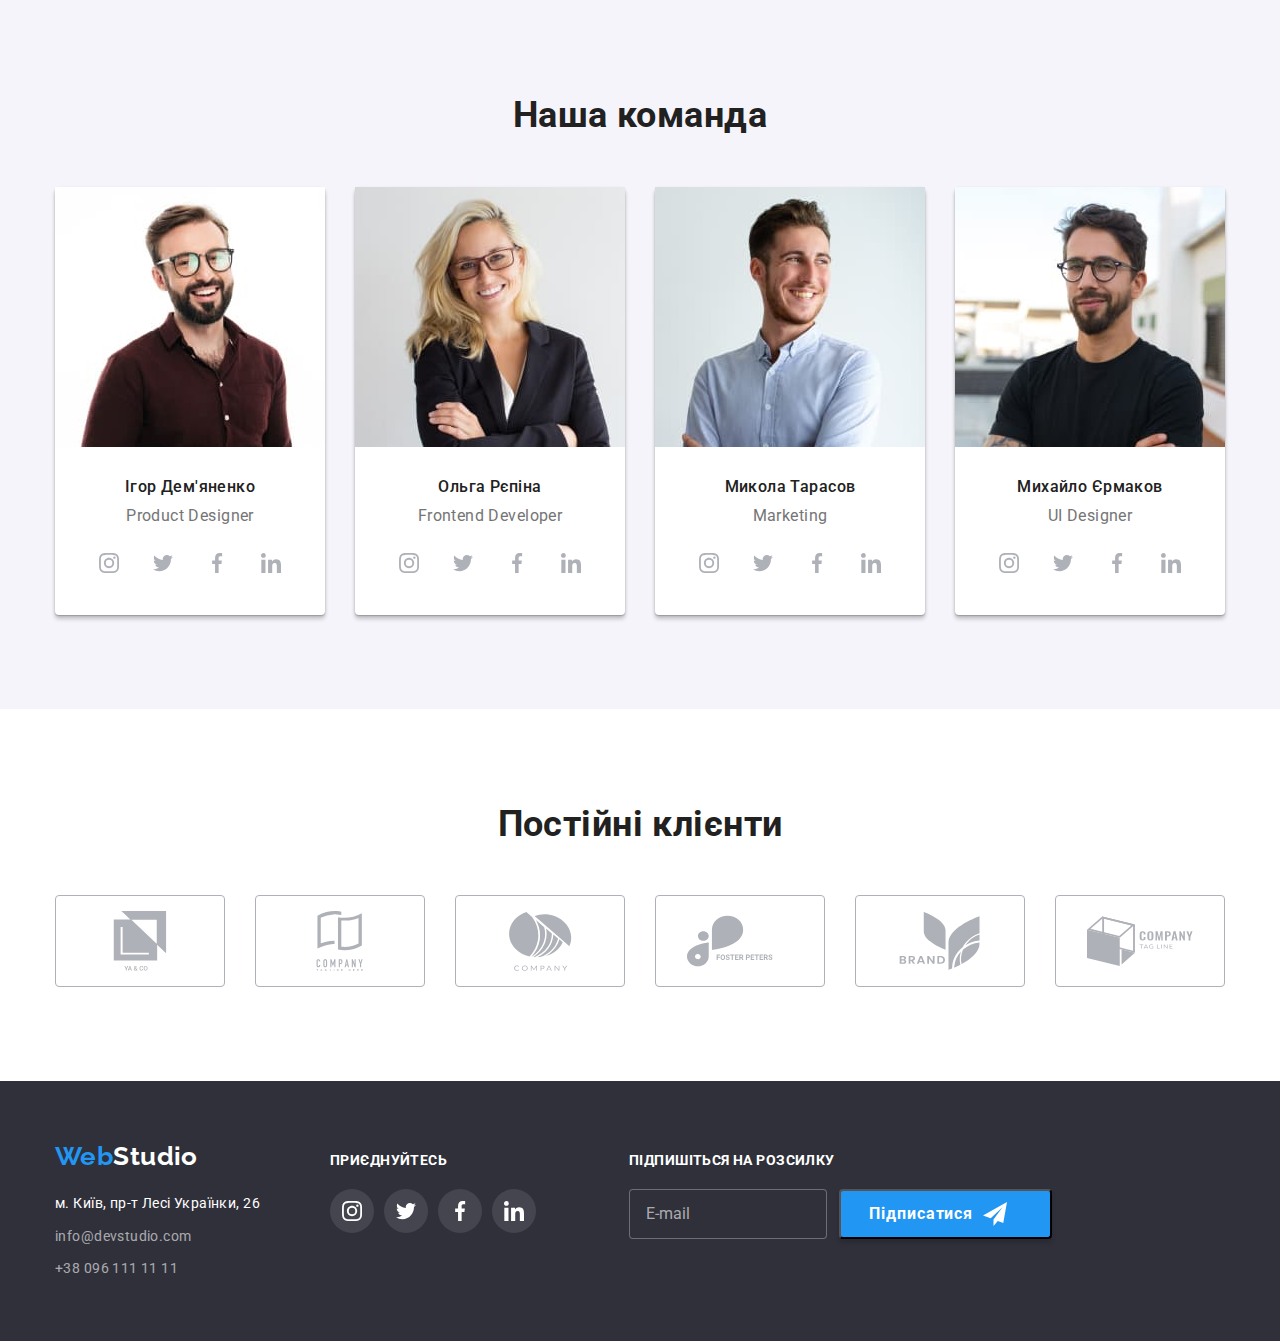
==== commit 6f5ad0e2: "галочка" ====
--- a/index.html
+++ b/index.html
@@ -514,18 +514,16 @@
             placeholder="Введіть текст"
           ></textarea>
 
-          <label class="check-label">
-            <input type="checkbox" name="check" class="input-check" required />
-            <span class="check-wrap">
-              <svg class="check-icon" width="16" height="15">
+          <input class="checkbox" type="checkbox" name="policy" id="policy" />
+          <label class="checkbox-label" for="policy">
+            <div class="check-wrap">
+              <svg class="check-icon" width="11" height="8">
                 <use href="./images/icons.svg#check-icon"></use>
               </svg>
-            </span>
-
-            <span>
-              Погоджуюся з розсилкою та приймаю
-              <a href="#">Умови договору</a>
-            </span>
+            </div>
+            <p class="check-text">
+              Погоджуюся з розсилкою та приймаю <a href="#">Умови договору</a>
+            </p>
           </label>
 
           <button class="button form-button" type="submit">Відправити</button>
--- a/css/styles.css
+++ b/css/styles.css
@@ -511,6 +511,8 @@
     width: 100%;
     height: 50px;
     background-color: #2F303A;
+    padding: 15px 16px;
+    color: var(--white-color);
 }
 
 .footer-input::placeholder{
@@ -799,6 +801,7 @@
 .message-area{
     height: 120px;
     resize: none;
+    margin-bottom: 30px;
 }
 
 .form-button{
@@ -818,39 +821,49 @@
    transform: translateY(-50%);      
 }
 
-.check-label{
+.check-text{
+    font-weight: 400;
+    line-height: 1.71;
+}
+
+.checkbox{
+    opacity: 0;
+    z-index: -1;
+    position: absolute;
+}
+
+.check-wrap{
     position: relative;
     display: flex;
-    align-items: center;
-    margin-bottom: 40px;
-}
-
-.check-wrap{
-    display: block;
-    border: 2px solid var(--title-text-color);
-    border-radius: 2px;
-    margin-right: 8px;
+    justify-content: center;
+    align-items: center;
     width: 16px;
     height: 15px;
+    border-radius: 2px;
+    border: 2px solid var(--title-text-color);
+    margin-right: 7px;
+    cursor: pointer;
+    transition: border background-color 250ms cubic-bezier(0.4, 0, 0.2, 1);
+}
+
+.checkbox-label{
+    display: flex;
+    align-items: center;
+    justify-content: center;
+    gap: 7px;
+    margin-bottom: 30px;
 }
 
 .check-icon{
     opacity: 0;
-}
-
-.input-check{
-    position: absolute;
-    height: 0;
-    width: 0;
-    opacity: 0;
-    left: 0;
-    bottom: 0;    
-}    
-
-.input-check:checked + .check-wrap{
-    border: none;
-}
-
-.input-check:checked + .check-wrap .check-icon{
+    
+}
+
+.checkbox:checked + .checkbox-label .check-wrap{
+    background-color: var(--accent-color);
+    border: var(--accent-color);
+}
+
+.checkbox:checked+.checkbox-label .check-wrap .check-icon{
     opacity: 1;
 }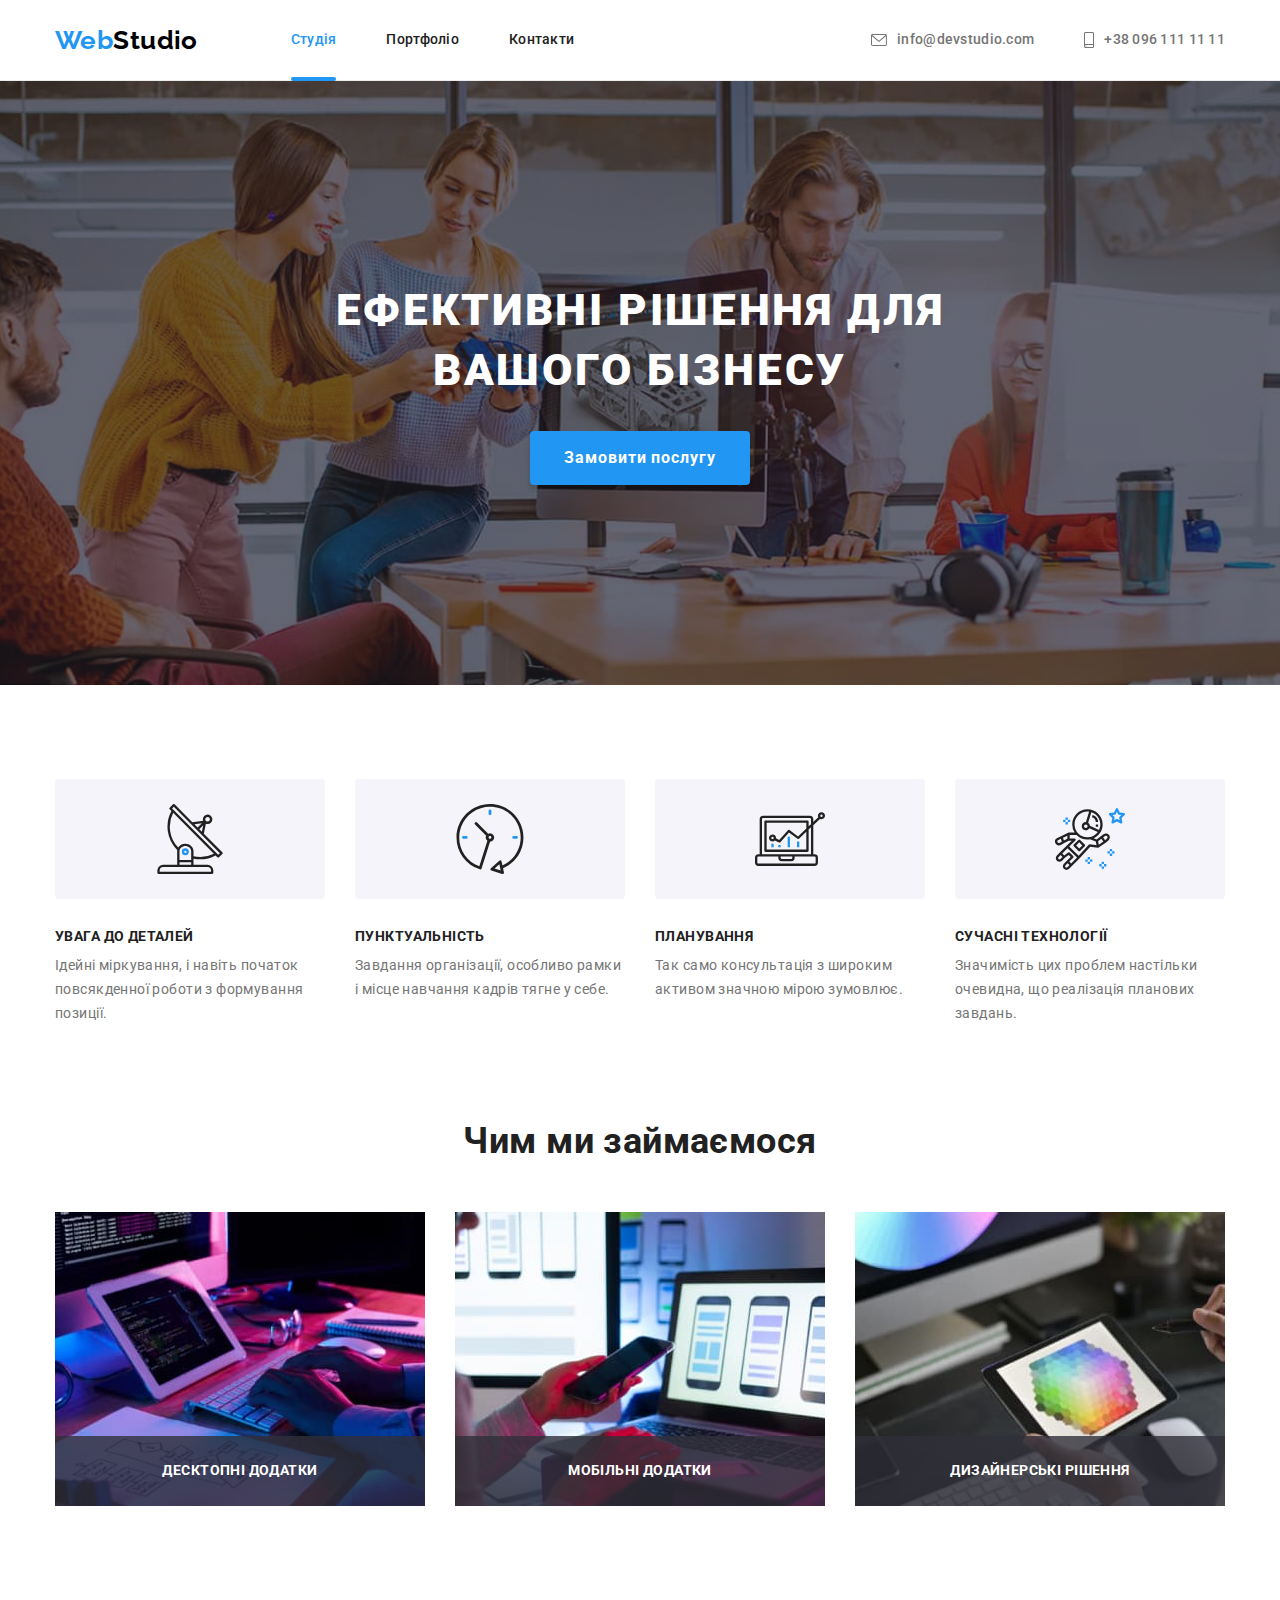
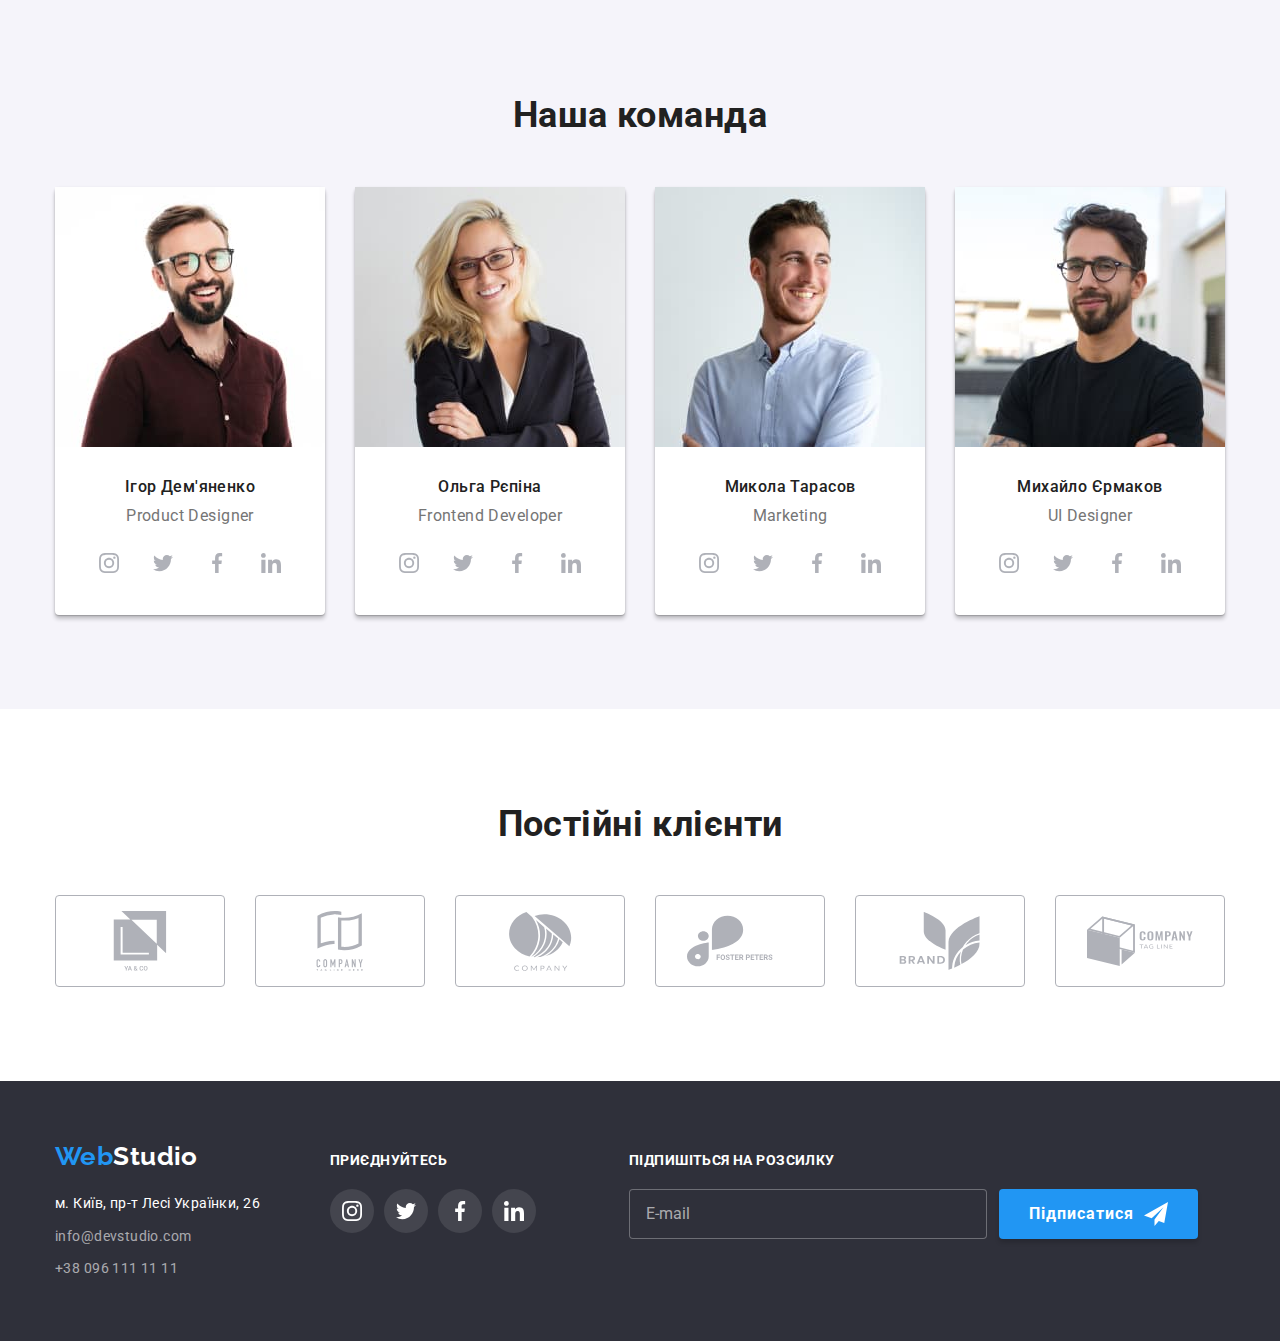
==== commit c6011489: "правки" ====
--- a/index.html
+++ b/index.html
@@ -516,14 +516,15 @@
 
           <input class="checkbox" type="checkbox" name="policy" id="policy" />
           <label class="checkbox-label" for="policy">
-            <div class="check-wrap">
+            <span class="check-wrap">
               <svg class="check-icon" width="11" height="8">
                 <use href="./images/icons.svg#check-icon"></use>
               </svg>
-            </div>
-            <p class="check-text">
-              Погоджуюся з розсилкою та приймаю <a href="#">Умови договору</a>
-            </p>
+            </span>
+            <span class="check-text">
+              Погоджуюся з розсилкою та приймаю
+              <a href="#" class="check-link">Умови договору</a>
+            </span>
           </label>
 
           <button class="button form-button" type="submit">Відправити</button>
--- a/css/styles.css
+++ b/css/styles.css
@@ -209,6 +209,11 @@
     /* min-width: 216px; */
 }
 
+.button:hover,
+.button-footer:hover{
+    background-color: #188CE8;
+}
+
 /* Features */
 
 .visually-hidden{
@@ -508,7 +513,7 @@
 .footer-input{
     border: 1px solid rgba(255, 255, 255, 0.3);
     border-radius: 4px;
-    width: 100%;
+    width: 358px;
     height: 50px;
     background-color: #2F303A;
     padding: 15px 16px;
@@ -528,8 +533,8 @@
     background: var(--accent-color);
     box-shadow: 0px 4px 4px rgba(0, 0, 0, 0.15);
     border-radius: 4px;
+    border-color: transparent;
     padding: 10px 28px;
-    width: 100%;
     height: 50px;
     font-weight: 700;
     font-size: 16px;
@@ -540,6 +545,7 @@
     letter-spacing: 0.06em;
     color: var(--white-color);
     margin-left: 12px;
+    cursor: pointer;
 }
 
 .footer-icon{
@@ -608,10 +614,12 @@
     flex-wrap: wrap;
     justify-content: center;    
 }
+
 .card-text{
     padding: 20px 24px;
     border: 1px solid #EEEEEE;
     border-top: none;
+    color: var(--main-color);
 }
 
 .card .item{
@@ -620,6 +628,10 @@
     transition-property: box-shadow;
     transition-duration: 250ms;
     transition-timing-function: cubic-bezier(0.4, 0, 0.2, 1);
+}
+
+.card-link{
+    text-decoration-line: none;
 }
 
 .card .item:hover{
@@ -801,7 +813,7 @@
 .message-area{
     height: 120px;
     resize: none;
-    margin-bottom: 30px;
+    margin-bottom: 20px;
 }
 
 .form-button{
@@ -855,8 +867,7 @@
 }
 
 .check-icon{
-    opacity: 0;
-    
+    opacity: 0;   
 }
 
 .checkbox:checked + .checkbox-label .check-wrap{
@@ -864,6 +875,9 @@
     border: var(--accent-color);
 }
 
-.checkbox:checked+.checkbox-label .check-wrap .check-icon{
+.checkbox:checked + .checkbox-label .check-wrap .check-icon{
     opacity: 1;
+}
+.check-link{
+    color: var(--accent-color);
 }